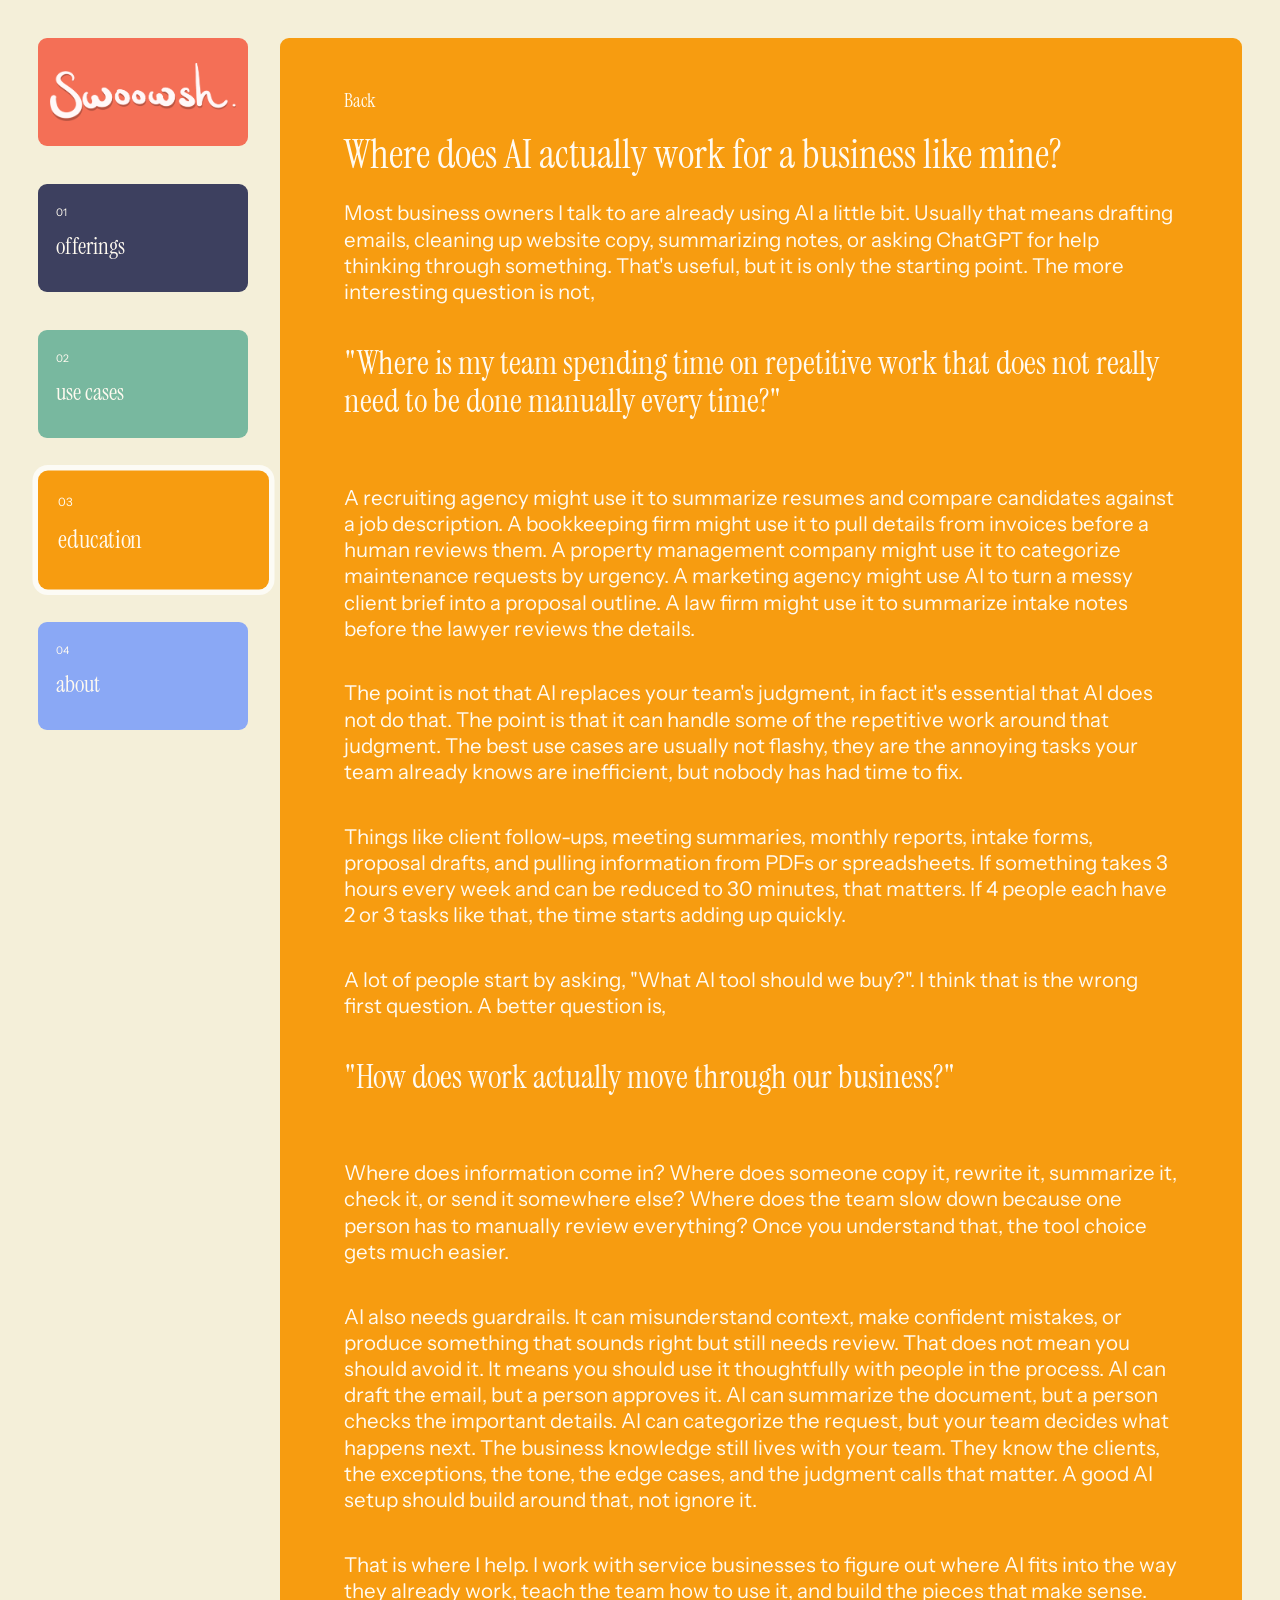
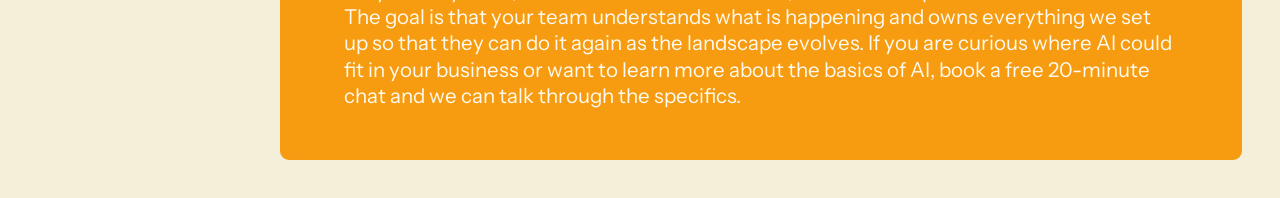
==== ai-for-business.html @ 73898022 "Initial Swoowsh site" ====
<!doctype html>
<html lang="en">
  <head>
    <meta charset="utf-8">
    <meta name="viewport" content="width=device-width, initial-scale=1">
    <meta http-equiv="Cache-Control" content="no-store">
    <meta http-equiv="Pragma" content="no-cache">
    <meta http-equiv="Expires" content="0">
    <title>Where AI actually works for businesses | Swoowsh</title>
    <meta
      name="description"
      content="A plain-language guide to how AI can help service businesses automate tedious work while keeping people in control."
    >
    <link rel="preconnect" href="https://fonts.googleapis.com">
    <link rel="preconnect" href="https://fonts.gstatic.com" crossorigin>
    <link
      href="https://fonts.googleapis.com/css2?family=Instrument+Sans:wght@400;500;600;700&family=Instrument+Serif:ital@0;1&display=swap"
      rel="stylesheet"
    >
    <link rel="icon" type="image/png" href="assets/favicon.png?v=20260522-02">
    <link rel="stylesheet" href="styles.css?v=20260522-02">
  </head>
  <body>
    <a class="skip-link" href="#article">Skip to content</a>

    <nav class="rail" aria-label="Primary navigation">
      <a class="brand-mark" href="index.html#offerings" aria-label="Swoowsh home">
        <img src="assets/swoowsh-logo-cropped.png" alt="Swoowsh.">
      </a>
      <button class="mobile-nav-toggle" type="button" aria-expanded="false" aria-controls="primary-menu">
        <span class="mobile-nav-label">Menu</span>
        <span aria-hidden="true">⌄</span>
      </button>
      <div id="primary-menu" class="rail-menu">
        <a class="rail-link rail-link-offerings" href="index.html#work-together"><span>01</span> offerings</a>
        <a class="rail-link rail-link-use-cases" href="index.html#use-cases"><span>02</span> use cases</a>
        <a class="rail-link rail-link-education is-active" href="index.html#education"><span>03</span> education</a>
        <a class="rail-link rail-link-about" href="index.html#about"><span>04</span> about</a>
      </div>
    </nav>

    <main id="article" class="article-page">
      <article class="article-panel">
        <a class="back-link" href="index.html#education">Back</a>
        <h1>Where does AI actually work for a business like mine?</h1>
        <p>
          Most business owners I talk to are already using AI a little bit. Usually that means drafting emails,
          cleaning up website copy, summarizing notes, or asking ChatGPT for help thinking through
          something. That's useful, but it is only the starting point. The more interesting question is not,
        </p>
        <p class="article-pull-quote">
          "Where is my team spending time on repetitive work that does not really need to be done
          manually every time?"
        </p>
        <p>
          A recruiting agency might use it to summarize resumes and compare candidates against a job
          description. A bookkeeping firm might use it to pull details from invoices before a human reviews
          them. A property management company might use it to categorize maintenance requests by
          urgency. A marketing agency might use AI to turn a messy client brief into a proposal outline. A law
          firm might use it to summarize intake notes before the lawyer reviews the details.
        </p>
        <p>
          The point is not that AI replaces your team's judgment, in fact it's essential that AI does not do that.
          The point is that it can handle some of the repetitive work around that judgment. The best use
          cases are usually not flashy, they are the annoying tasks your team already knows are inefficient,
          but nobody has had time to fix.
        </p>
        <p>
          Things like client follow-ups, meeting summaries, monthly reports, intake forms, proposal drafts,
          and pulling information from PDFs or spreadsheets. If something takes 3 hours every week and
          can be reduced to 30 minutes, that matters. If 4 people each have 2 or 3 tasks like that, the time
          starts adding up quickly.
        </p>
        <p>
          A lot of people start by asking, "What AI tool should we buy?". I think that is the wrong first
          question. A better question is,
        </p>
        <p class="article-pull-quote">
          "How does work actually move through our business?"
        </p>
        <p>
          Where does information come in? Where does someone copy it, rewrite it, summarize it, check it,
          or send it somewhere else? Where does the team slow down because one person has to manually
          review everything? Once you understand that, the tool choice gets much easier.
        </p>
        <p>
          AI also needs guardrails. It can misunderstand context, make confident mistakes, or produce
          something that sounds right but still needs review. That does not mean you should avoid it. It
          means you should use it thoughtfully with people in the process. AI can draft the email, but a
          person approves it. AI can summarize the document, but a person checks the important details. AI
          can categorize the request, but your team decides what happens next. The business knowledge
          still lives with your team. They know the clients, the exceptions, the tone, the edge cases, and the
          judgment calls that matter. A good AI setup should build around that, not ignore it.
        </p>
        <p>
          That is where I help. I work with service businesses to figure out where AI fits into the way they
          already work, teach the team how to use it, and build the pieces that make sense. The goal is that
          your team understands what is happening and owns everything we set up so that they can do it
          again as the landscape evolves. If you are curious where AI could fit in your business or want to
          learn more about the basics of AI, book a free 20-minute chat and we can talk through the
          specifics.
        </p>
      </article>
    </main>
    <script src="script.js?v=20260522-02"></script>
  </body>
</html>
---- styles.css ----
:root {
  --paper: #f4efd9;
  --ink: #fffaf0;
  --navy: #3d405f;
  --coral: #f46f56;
  --sage: #78b89f;
  --gold: #f79c10;
  --periwinkle: #8aa8f5;
  --blue-line: #13a7e8;
  --rail-width: 280px;
  --rail-pad: 38px;
  --section-gap: 34px;
  --panel-radius: 9px;
  --rail-tile-width: 210px;
  --rail-tile-height: 108px;
  --rail-active-scale: 1.1;
  --container-gap: 34px;
  --content-gap: 34px;
  --hero-copy-gap: clamp(22px, 2.1vw, 34px);
  --hero-stack-gap: clamp(38px, 3.5vw, 58px);
  --font-serif: "Instrument Serif", Georgia, serif;
  --font-sans: "Instrument Sans", Arial, sans-serif;
  --type-h1: clamp(40px, 3.35vw, 64px);
  --type-h2: clamp(30px, 2.6vw, 48px);
  --type-body: clamp(16px, 1.45vw, 22px);
  --type-subscript: clamp(10px, 0.82vw, 13px);
  --type-button: clamp(18px, 1.55vw, 25px);
  --leading-display: 1.08;
  --leading-body: 1.34;
}

/* Type system:
   h1/display = Instrument Serif var(--type-h1)
   h2/card titles = Instrument Serif var(--type-h2)
   body = Instrument Sans var(--type-body)
   subscript/kicker = Instrument Sans var(--type-subscript)
   buttons = Instrument Serif var(--type-button)
*/

* {
  box-sizing: border-box;
}

html {
  scroll-behavior: smooth;
}

body {
  margin: 0;
  background: var(--paper);
  color: var(--ink);
  font-family: var(--font-sans);
}

a {
  color: inherit;
}

.section-label {
  display: none !important;
}

.skip-link {
  background: var(--navy);
  color: white;
  left: 16px;
  padding: 10px 12px;
  position: fixed;
  top: 16px;
  transform: translateY(-160%);
  z-index: 30;
}

.skip-link:focus {
  transform: translateY(0);
}

.rail {
  background: var(--paper);
  bottom: 0;
  display: flex;
  flex-direction: column;
  gap: 38px;
  left: 0;
  padding: var(--rail-pad);
  position: fixed;
  top: 0;
  width: var(--rail-width);
  z-index: 20;
}

.rail-menu {
  display: flex;
  flex-direction: column;
  gap: 38px;
}

.brand-mark,
.rail-link {
  border-radius: var(--panel-radius);
  color: var(--ink);
  flex: 0 0 auto;
  text-decoration: none;
  transform-origin: left center;
  transition: box-shadow 160ms ease, transform 160ms ease;
  width: var(--rail-tile-width);
}

.brand-mark {
  align-items: center;
  background: var(--coral);
  display: flex;
  min-height: var(--rail-tile-height);
  justify-content: center;
  padding: 16px 12px;
}

.brand-mark img {
  display: block;
  height: auto;
  max-height: 100%;
  object-fit: contain;
  width: 100%;
}

.rail-link {
  background: var(--navy);
  display: grid;
  font-family: var(--font-serif);
  font-size: clamp(22px, 1.8vw, 30px);
  line-height: 1.03;
  min-height: var(--rail-tile-height);
  padding: 24px 18px 16px;
}

.rail-link span {
  font-family: var(--font-sans);
  font-size: var(--type-subscript);
  line-height: 1;
}

.rail-link-offerings {
  background: var(--navy);
}

.rail-link-use-cases {
  background: var(--sage);
}

.rail-link-education {
  background: var(--gold);
}

.rail-link-about {
  background: var(--periwinkle);
}

.mobile-nav-toggle {
  display: none;
}

.brand-mark:hover,
.brand-mark:focus-visible {
  outline: 3px solid rgba(255, 255, 255, 0.8);
  outline-offset: 3px;
}

.brand-mark.is-active,
.rail-link.is-active {
  transform: scale(var(--rail-active-scale));
  z-index: 2;
}

.brand-mark.is-active,
.rail-link.is-active,
.rail-link:hover,
.rail-link:focus-visible {
  box-shadow: 0 0 0 5px rgba(255, 255, 255, 0.75);
}

main {
  padding-left: var(--rail-width);
  padding-bottom: var(--rail-pad);
  padding-top: var(--rail-pad);
}

.page {
  background: var(--paper);
  padding: 0 var(--rail-pad) 0 0;
  position: relative;
}

.page + .page {
  margin-top: var(--section-gap);
}

h1,
h2,
h3,
p {
  margin-top: 0;
}

h1,
h2,
h3,
.button,
.back-link,
.question-list strong,
.question-list span {
  font-family: var(--font-serif);
  font-weight: 400;
  letter-spacing: 0;
}

h1 {
  font-size: var(--type-h1);
  line-height: var(--leading-display);
  margin-bottom: 24px;
  max-width: 720px;
}

h1 span {
  display: block;
}

h2 {
  font-size: var(--type-h2);
  line-height: var(--leading-display);
}

h3 {
  font-size: var(--type-h2);
  line-height: var(--leading-display);
}

p {
  font-family: var(--font-sans);
  font-size: var(--type-body);
  line-height: var(--leading-body);
}

.hero-panel {
  align-content: center;
  align-items: center;
  background: var(--coral);
  border-radius: var(--panel-radius);
  display: grid;
  gap: var(--hero-stack-gap);
  grid-template-columns: 1fr;
  min-height: clamp(590px, 54vw, 795px);
  padding: clamp(42px, 5vw, 72px) clamp(36px, 4.6vw, 64px);
  text-align: center;
}

.eyebrow {
  display: none;
}

.hero-copy {
  display: grid;
  gap: var(--hero-copy-gap);
  justify-items: center;
  justify-self: center;
  max-width: 980px;
  padding-top: 0;
  text-align: center;
  width: 100%;
}

.hero-copy h1 {
  margin-bottom: 0;
  margin-left: auto;
  margin-right: auto;
  text-align: center;
}

.hero-copy h1 span {
  text-align: center;
}

.hero-copy p {
  margin-bottom: 0;
  margin-left: auto;
  margin-right: auto;
  max-width: 920px;
}

.hero-action {
  display: grid;
  gap: var(--hero-stack-gap);
  justify-items: center;
  justify-self: center;
  max-width: 520px;
  position: relative;
  text-align: center;
  width: 100%;
}

.hero-action p {
  font-size: var(--type-body);
  line-height: 1.18;
  margin-bottom: 0;
  max-width: 500px;
}

.hero-cta-wrap {
  display: inline-flex;
  position: relative;
}

.button,
.question-list span {
  align-items: center;
  background: rgba(255, 255, 255, 0.08);
  border: 1px solid rgba(255, 255, 255, 0.42);
  border-radius: var(--panel-radius);
  box-shadow: inset 0 1px 0 rgba(255, 255, 255, 0.18);
  backdrop-filter: blur(4px);
}

.button {
  display: inline-flex;
  font-size: var(--type-button);
  justify-content: center;
  min-height: 46px;
  padding: 9px 16px;
  text-decoration: none;
}

.hero-action .button {
  font-size: clamp(24px, 2vw, 34px);
  min-height: 58px;
  padding: 13px 24px;
}

.button:hover,
.button:focus-visible,
.question-list a:hover span,
.question-list a:focus-visible span {
  background: rgba(255, 255, 255, 0.18);
}

.pin {
  display: inline-block;
  filter: saturate(1.2);
  font-family: "Apple Color Emoji", "Segoe UI Emoji", sans-serif;
  font-size: clamp(41px, 4vw, 59px);
  line-height: 1;
  pointer-events: none;
  position: absolute;
  text-shadow: 0 4px 8px rgba(61, 64, 95, 0.2);
  transform: rotate(-21deg) scaleX(-1);
  z-index: 30;
}

.pin-hero {
  left: -42px;
  top: -25px;
}

.stacked-cards {
  align-content: start;
  display: grid;
  gap: var(--container-gap);
  grid-template-columns: repeat(3, minmax(0, 1fr));
  width: 100%;
}

.offering-card {
  background: var(--navy);
  border-radius: var(--panel-radius);
  padding: clamp(23px, 2.55vw, 34px);
}

.intro-card {
  grid-column: 1 / -1;
  max-width: none;
  min-height: 86px;
  padding-block: 24px;
  width: 100%;
}

.offering-card h2,
.offering-card h3 {
  margin-bottom: 12px;
}

.offering-card p {
  max-width: 960px;
}

.offering-card em {
  font-style: italic;
}

.note-card {
  background: var(--navy);
  border-radius: var(--panel-radius);
  font-family: var(--font-sans);
  font-size: var(--type-body);
  line-height: var(--leading-body);
  margin-left: 0;
  margin-top: var(--container-gap);
  max-width: none;
  padding: clamp(23px, 2.55vw, 34px);
  position: relative;
  width: 100%;
}

.pin-note {
  left: -42px;
  top: -25px;
}

.use-case-panel {
  background: var(--sage);
  border-radius: var(--panel-radius);
  padding: clamp(34px, 4.4vw, 66px);
  width: 100%;
}

.use-case-panel h2 {
  margin-bottom: clamp(34px, 5vw, 58px);
}

.use-case-grid {
  display: grid;
  gap: clamp(48px, 6vw, 74px) clamp(62px, 8.5vw, 105px);
  grid-template-columns: repeat(3, minmax(0, 1fr));
}

.kicker {
  font-family: var(--font-sans);
  font-size: clamp(13px, 1.05vw, 16px);
  font-weight: 700;
  line-height: 1.2;
  margin-bottom: 22px;
  opacity: 0.9;
}

.use-case-grid h3 {
  margin-bottom: 20px;
  max-width: 390px;
}

.use-case-grid p:not(.kicker) {
  max-width: 430px;
}

.quote-card {
  align-items: center;
  background: var(--sage);
  border-radius: var(--panel-radius);
  display: grid;
  gap: 24px;
  grid-template-columns: minmax(0, 1fr) auto;
  margin-top: var(--container-gap);
  max-width: none;
  padding: 28px 34px;
  position: relative;
  width: 100%;
}

.quote-card p {
  margin-bottom: 0;
}

.quote-card .button {
  justify-self: end;
}

.pin-quote {
  left: -42px;
  top: -25px;
}

.education-panel,
.article-panel {
  background: var(--gold);
  border-radius: var(--panel-radius);
  padding: clamp(30px, 3.8vw, 52px);
}

.education-panel {
  align-content: start;
  display: grid;
  min-height: clamp(560px, 48vw, 720px);
  width: 100%;
}

.education-panel h2 {
  margin-bottom: clamp(54px, 6vw, 78px);
  max-width: none;
  white-space: nowrap;
}

.question-list {
  display: grid;
  column-gap: clamp(74px, 10vw, 150px);
  row-gap: clamp(58px, 6vw, 82px);
  grid-template-columns: repeat(2, minmax(0, 1fr));
}

.question-list a {
  align-items: start;
  display: grid;
  column-gap: clamp(22px, 3vw, 34px);
  grid-template-columns: minmax(0, 1fr) auto;
  row-gap: 24px;
  text-decoration: none;
}

.question-list span {
  font-size: var(--type-button);
  grid-column: 2;
  grid-row: 1;
  justify-self: end;
  line-height: 1;
  min-width: 132px;
  padding: 12px 16px;
  text-align: center;
}

.question-list strong {
  display: block;
  font-size: var(--type-h2);
  grid-column: 1;
  line-height: var(--leading-display);
  margin-top: -2px;
}

.question-list p {
  grid-column: 1;
  margin: 0;
  max-width: 760px;
}

.about-wrap {
  display: grid;
  align-items: stretch;
  gap: var(--container-gap);
  grid-template-columns: minmax(0, 1fr) minmax(285px, 31%);
}

.about-grid {
  align-items: center;
  background: var(--periwinkle);
  border-radius: var(--panel-radius);
  display: grid;
  gap: clamp(24px, 3vw, 42px);
  grid-template-columns: minmax(0, 1fr) minmax(220px, 32%);
  min-height: clamp(470px, 42vw, 560px);
  padding: clamp(26px, 3.2vw, 44px);
  width: 100%;
}

.about-copy h2 {
  margin-bottom: clamp(26px, 4vw, 44px);
}

.about-copy p {
  line-height: 1.42;
  margin-bottom: clamp(26px, 3.5vw, 42px);
  max-width: 760px;
}

.about-copy p:last-child {
  margin-bottom: 0;
}

.serif-emphasis {
  display: inline-block;
  font-family: var(--font-serif);
  font-size: 1.55em;
  line-height: 0.82;
  margin: 0.08em 0;
  vertical-align: -0.06em;
}

.portrait-card {
  margin: 0;
}

.portrait-card img {
  border-radius: var(--panel-radius);
  display: block;
  width: 100%;
}

.cta-band {
  align-items: start;
  background: var(--periwinkle);
  border-radius: var(--panel-radius);
  display: grid;
  gap: clamp(38px, 5vw, 70px);
  grid-template-rows: auto auto;
  min-height: clamp(470px, 42vw, 560px);
  padding: clamp(36px, 3.6vw, 50px) clamp(28px, 3.2vw, 40px);
  position: relative;
  width: 100%;
}

.pin-cta {
  left: -42px;
  top: -25px;
}

.cta-band h2 {
  margin-bottom: 28px;
}

.cta-band p {
  margin-bottom: 0;
}

.cta-actions {
  display: grid;
  align-self: start;
  gap: 22px;
  justify-items: start;
  text-align: left;
}

.cta-actions > a:not(.button) {
  font-size: clamp(16px, 1.35vw, 20px);
  line-height: 1.2;
  max-width: 300px;
  text-decoration: none;
}

main.article-page {
  background: var(--paper);
  min-height: 100vh;
  padding: var(--rail-pad) var(--rail-pad) var(--rail-pad) var(--rail-width);
}

.article-panel {
  min-height: calc(100vh - (var(--rail-pad) * 2));
  padding: clamp(44px, 4vw, 70px) clamp(42px, 5vw, 70px);
}

.article-panel h1 {
  font-size: clamp(40px, 3vw, 58px);
  margin-bottom: 24px;
  max-width: none;
  width: 100%;
}

.article-panel p {
  font-size: clamp(18px, 1.6vw, 27px);
  line-height: 1.28;
  margin-bottom: clamp(28px, 3vw, 44px);
  max-width: 1210px;
}

.article-panel p:last-child {
  margin-bottom: 0;
}

.article-panel ul {
  font-size: clamp(18px, 1.6vw, 27px);
  line-height: 1.28;
  list-style-position: inside;
  margin: calc(var(--container-gap) * -0.65) 0 clamp(28px, 3vw, 44px);
  max-width: 1210px;
  padding: 0;
}

.article-panel li {
  margin: 0;
}

.article-pull-quote {
  font-family: var(--font-serif);
  font-size: clamp(31px, 2.55vw, 46px) !important;
  line-height: 1.18 !important;
  margin-bottom: clamp(54px, 5vw, 74px) !important;
  margin-top: clamp(28px, 3vw, 46px);
  max-width: 1050px;
}

.back-link {
  display: inline-block;
  font-size: var(--type-body);
  margin-bottom: 20px;
  text-decoration: none;
}

@media (max-width: 1050px) {
  :root {
    --rail-width: 214px;
    --rail-pad: 28px;
    --rail-tile-width: 146px;
    --rail-tile-height: 84px;
    --rail-active-scale: 1.12;
  }

  .brand-mark,
  .rail-link {
    width: var(--rail-tile-width);
  }

  .rail {
    gap: 24px;
  }

  .rail-menu {
    gap: 24px;
  }

  .hero-panel {
    grid-template-columns: 1fr;
  }

  .stacked-cards {
    grid-template-columns: 1fr;
  }

  .education-panel {
    margin-left: 0;
  }

  .education-panel h2 {
    white-space: normal;
  }

  .use-case-panel,
  .quote-card {
    margin-left: 0;
  }

  .use-case-grid {
    grid-template-columns: repeat(2, minmax(0, 1fr));
  }

  .question-list {
    column-gap: 44px;
  }
}

@media (max-width: 1300px) {
  .about-grid {
    align-items: start;
    grid-template-columns: 1fr;
  }

  .portrait-card {
    justify-self: center;
    max-width: min(420px, 100%);
  }
}

@media (max-width: 820px) {
  .rail {
    bottom: auto;
    flex-direction: row;
    gap: 8px;
    overflow: visible;
    padding: 10px;
    right: 0;
    width: auto;
  }

  .brand-mark,
  .rail-link {
    flex: 0 0 auto;
    height: 58px;
    min-height: 58px;
    width: 92px;
  }

  .brand-mark {
    padding: 8px;
  }

  .mobile-nav-toggle {
    align-items: center;
    background: var(--navy);
    border: 0;
    border-radius: var(--panel-radius);
    color: var(--ink);
    cursor: pointer;
    display: flex;
    flex: 1 1 auto;
    font-family: var(--font-serif);
    font-size: 22px;
    gap: 10px;
    height: 58px;
    justify-content: space-between;
    min-width: 0;
    padding: 12px 16px;
  }

  .rail:has(.brand-mark.is-active) .mobile-nav-toggle {
    background: var(--coral);
  }

  .rail.theme-home .mobile-nav-toggle {
    background: var(--coral);
  }

  .rail:has(.rail-link-offerings.is-active) .mobile-nav-toggle {
    background: var(--navy);
  }

  .rail.theme-offerings .mobile-nav-toggle {
    background: var(--navy);
  }

  .rail:has(.rail-link-use-cases.is-active) .mobile-nav-toggle {
    background: var(--sage);
  }

  .rail.theme-use-cases .mobile-nav-toggle {
    background: var(--sage);
  }

  .rail:has(.rail-link-education.is-active) .mobile-nav-toggle {
    background: var(--gold);
  }

  .rail.theme-education .mobile-nav-toggle {
    background: var(--gold);
  }

  .rail:has(.rail-link-about.is-active) .mobile-nav-toggle {
    background: var(--periwinkle);
  }

  .rail.theme-about .mobile-nav-toggle {
    background: var(--periwinkle);
  }

  .rail-menu {
    background: var(--paper);
    border-radius: var(--panel-radius);
    box-shadow: 0 16px 34px rgba(61, 64, 95, 0.22);
    display: none;
    gap: 8px;
    left: 10px;
    padding: 10px;
    position: absolute;
    right: 10px;
    top: calc(100% + 6px);
  }

  .rail.is-open .rail-menu {
    display: grid;
  }

  .rail-link {
    font-size: 15px;
    height: auto;
    min-height: 58px;
    padding: 11px 10px;
    transform-origin: center;
    width: 100%;
  }

  .brand-mark.is-active,
  .rail-link.is-active {
    transform: none;
  }

  .rail-link span {
    font-size: 11px;
  }

  main,
  main.article-page {
    padding: 78px 12px 12px;
  }

  .page {
    min-height: auto;
    padding: 0;
    scroll-margin-top: 84px;
  }

  .about-wrap {
    grid-template-columns: 1fr;
  }

  .hero-panel,
  .about-grid,
  .cta-band {
    grid-template-columns: 1fr;
  }

  .about-grid,
  .cta-band {
    min-height: auto;
  }

  .cta-actions {
    justify-self: start;
    text-align: left;
  }

  .stacked-cards {
    padding-right: 0;
  }

  .note-card {
    margin-top: var(--container-gap);
  }

  .pin-hero,
  .pin-note,
  .pin-quote,
  .pin-cta {
    left: 12px;
    top: -23px;
  }

  .question-list a {
    gap: 10px;
    grid-template-columns: 1fr;
  }

  .question-list {
    grid-template-columns: 1fr;
  }

  .question-list span {
    grid-column: 1;
    grid-row: auto;
    justify-self: start;
  }

  .question-list strong {
    grid-column: 1;
    line-height: 1.04;
  }

  .question-list p {
    grid-column: 1;
    max-width: none;
    padding-top: 0;
  }

  .question-list a span {
    order: 3;
  }

  .portrait-card {
    aspect-ratio: 4 / 5;
    border-radius: var(--panel-radius);
    overflow: hidden;
  }

  .portrait-card img {
    height: 100%;
    object-fit: cover;
    object-position: 50% 42%;
  }

  .cta-band {
    grid-template-rows: auto auto;
  }

  .cta-actions {
    align-self: start;
    margin-top: 36px;
  }
}

@media (max-width: 620px) {
  :root {
    --type-h1: 38px;
    --type-h2: 31px;
    --type-body: 16px;
    --type-button: 22px;
  }

  .hero-panel,
  .use-case-panel,
  .education-panel,
  .about-grid,
  .cta-band,
  .article-panel {
    padding: 28px 22px;
  }

  .use-case-grid {
    grid-template-columns: 1fr;
  }

  .use-case-grid {
    gap: 34px;
  }

  .use-case-grid h3 {
    margin-bottom: 12px;
  }

  .quote-card {
    grid-template-columns: 1fr;
  }

  .quote-card .button {
    justify-self: start;
  }
}
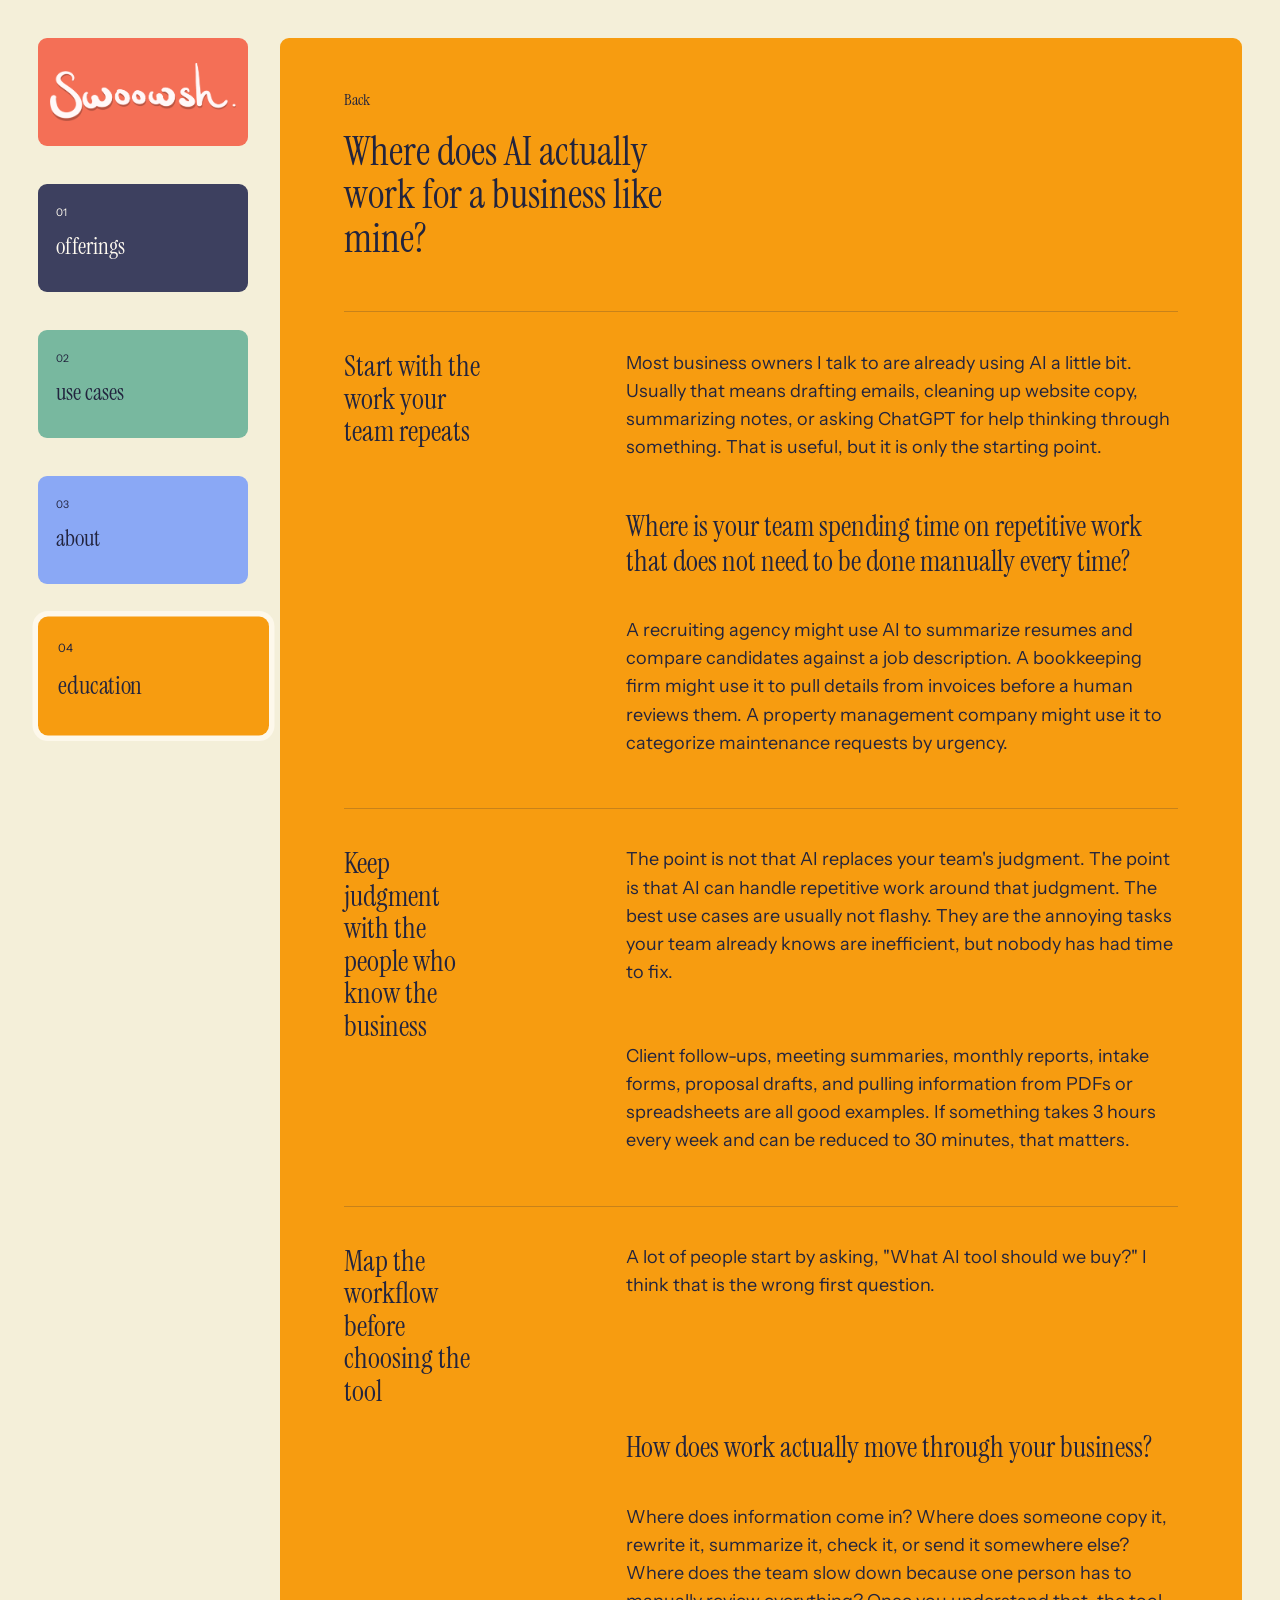
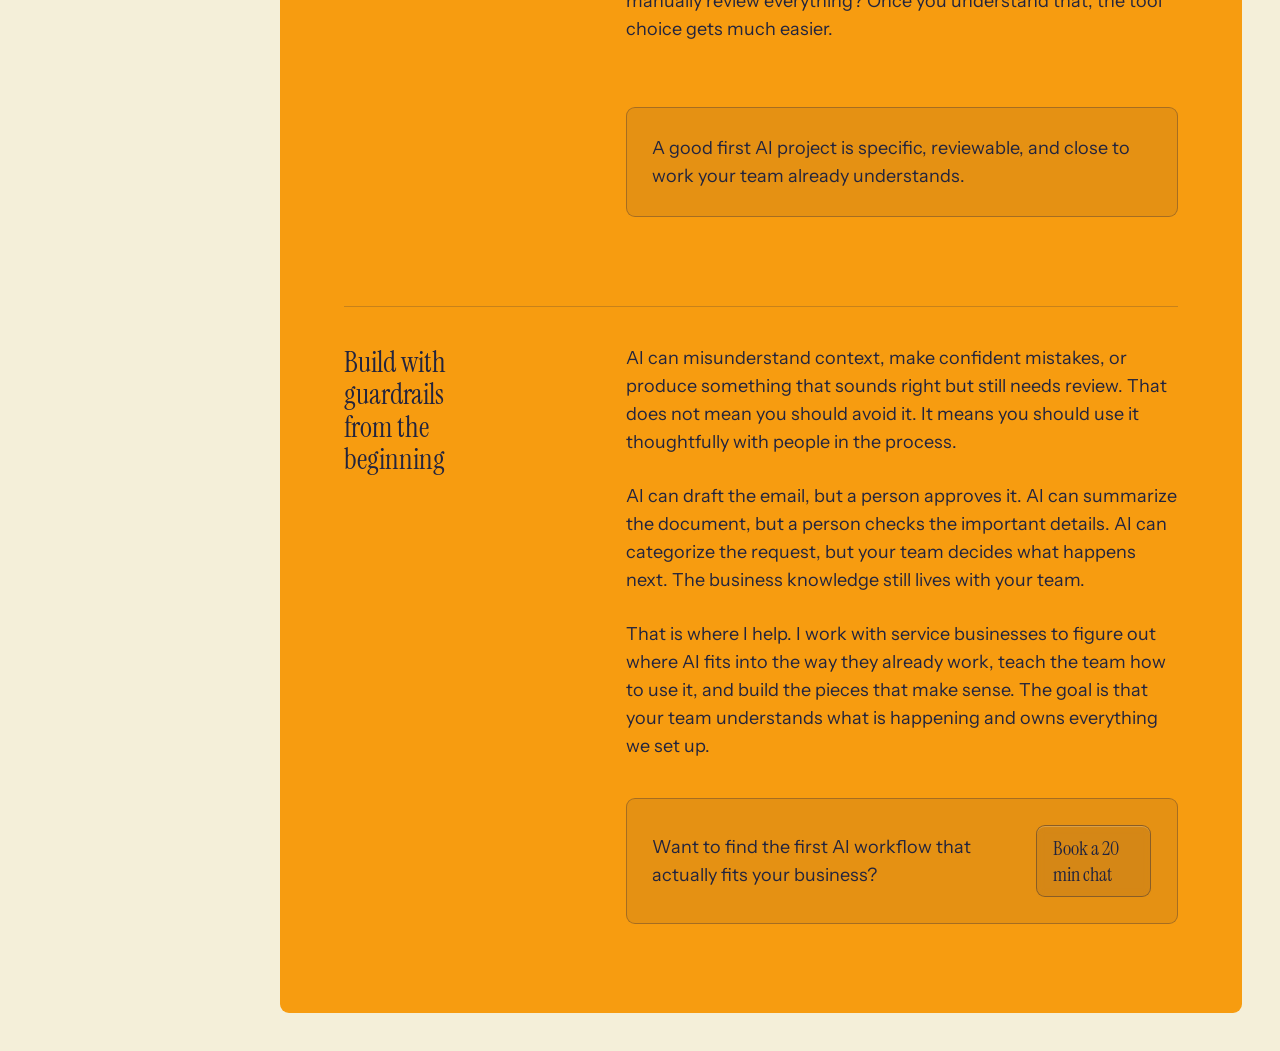
==== commit 7047ac27: "Refine Swoowsh site content and layout" ====
--- a/ai-for-business.html
+++ b/ai-for-business.html
@@ -17,8 +17,8 @@
       href="https://fonts.googleapis.com/css2?family=Instrument+Sans:wght@400;500;600;700&family=Instrument+Serif:ital@0;1&display=swap"
       rel="stylesheet"
     >
-    <link rel="icon" type="image/png" href="assets/favicon.png?v=20260522-02">
-    <link rel="stylesheet" href="styles.css?v=20260522-02">
+    <link rel="icon" type="image/png" href="assets/favicon.png?v=20260526-07">
+    <link rel="stylesheet" href="styles.css?v=20260526-07">
   </head>
   <body>
     <a class="skip-link" href="#article">Skip to content</a>
@@ -34,8 +34,8 @@
       <div id="primary-menu" class="rail-menu">
         <a class="rail-link rail-link-offerings" href="index.html#work-together"><span>01</span> offerings</a>
         <a class="rail-link rail-link-use-cases" href="index.html#use-cases"><span>02</span> use cases</a>
-        <a class="rail-link rail-link-education is-active" href="index.html#education"><span>03</span> education</a>
-        <a class="rail-link rail-link-about" href="index.html#about"><span>04</span> about</a>
+        <a class="rail-link rail-link-about" href="index.html#about"><span>03</span> about</a>
+        <a class="rail-link rail-link-education is-active" href="index.html#education"><span>04</span> education</a>
       </div>
     </nav>
 
@@ -43,65 +43,82 @@
       <article class="article-panel">
         <a class="back-link" href="index.html#education">Back</a>
         <h1>Where does AI actually work for a business like mine?</h1>
-        <p>
-          Most business owners I talk to are already using AI a little bit. Usually that means drafting emails,
-          cleaning up website copy, summarizing notes, or asking ChatGPT for help thinking through
-          something. That's useful, but it is only the starting point. The more interesting question is not,
-        </p>
-        <p class="article-pull-quote">
-          "Where is my team spending time on repetitive work that does not really need to be done
-          manually every time?"
-        </p>
-        <p>
-          A recruiting agency might use it to summarize resumes and compare candidates against a job
-          description. A bookkeeping firm might use it to pull details from invoices before a human reviews
-          them. A property management company might use it to categorize maintenance requests by
-          urgency. A marketing agency might use AI to turn a messy client brief into a proposal outline. A law
-          firm might use it to summarize intake notes before the lawyer reviews the details.
-        </p>
-        <p>
-          The point is not that AI replaces your team's judgment, in fact it's essential that AI does not do that.
-          The point is that it can handle some of the repetitive work around that judgment. The best use
-          cases are usually not flashy, they are the annoying tasks your team already knows are inefficient,
-          but nobody has had time to fix.
-        </p>
-        <p>
-          Things like client follow-ups, meeting summaries, monthly reports, intake forms, proposal drafts,
-          and pulling information from PDFs or spreadsheets. If something takes 3 hours every week and
-          can be reduced to 30 minutes, that matters. If 4 people each have 2 or 3 tasks like that, the time
-          starts adding up quickly.
-        </p>
-        <p>
-          A lot of people start by asking, "What AI tool should we buy?". I think that is the wrong first
-          question. A better question is,
-        </p>
-        <p class="article-pull-quote">
-          "How does work actually move through our business?"
-        </p>
-        <p>
-          Where does information come in? Where does someone copy it, rewrite it, summarize it, check it,
-          or send it somewhere else? Where does the team slow down because one person has to manually
-          review everything? Once you understand that, the tool choice gets much easier.
-        </p>
-        <p>
-          AI also needs guardrails. It can misunderstand context, make confident mistakes, or produce
-          something that sounds right but still needs review. That does not mean you should avoid it. It
-          means you should use it thoughtfully with people in the process. AI can draft the email, but a
-          person approves it. AI can summarize the document, but a person checks the important details. AI
-          can categorize the request, but your team decides what happens next. The business knowledge
-          still lives with your team. They know the clients, the exceptions, the tone, the edge cases, and the
-          judgment calls that matter. A good AI setup should build around that, not ignore it.
-        </p>
-        <p>
-          That is where I help. I work with service businesses to figure out where AI fits into the way they
-          already work, teach the team how to use it, and build the pieces that make sense. The goal is that
-          your team understands what is happening and owns everything we set up so that they can do it
-          again as the landscape evolves. If you are curious where AI could fit in your business or want to
-          learn more about the basics of AI, book a free 20-minute chat and we can talk through the
-          specifics.
-        </p>
+        <section class="article-section">
+          <h2>Start with the work your team repeats</h2>
+          <p>
+            Most business owners I talk to are already using AI a little bit. Usually that means drafting
+            emails, cleaning up website copy, summarizing notes, or asking ChatGPT for help thinking
+            through something. That is useful, but it is only the starting point.
+          </p>
+          <p class="article-pull-quote">
+            Where is your team spending time on repetitive work that does not need to be done manually
+            every time?
+          </p>
+          <p>
+            A recruiting agency might use AI to summarize resumes and compare candidates against a job
+            description. A bookkeeping firm might use it to pull details from invoices before a human
+            reviews them. A property management company might use it to categorize maintenance requests
+            by urgency.
+          </p>
+        </section>
+        <section class="article-section">
+          <h2>Keep judgment with the people who know the business</h2>
+          <p>
+            The point is not that AI replaces your team's judgment. The point is that AI can handle
+            repetitive work around that judgment. The best use cases are usually not flashy. They are the
+            annoying tasks your team already knows are inefficient, but nobody has had time to fix.
+          </p>
+          <p>
+            Client follow-ups, meeting summaries, monthly reports, intake forms, proposal drafts, and
+            pulling information from PDFs or spreadsheets are all good examples. If something takes 3
+            hours every week and can be reduced to 30 minutes, that matters.
+          </p>
+        </section>
+        <section class="article-section">
+          <h2>Map the workflow before choosing the tool</h2>
+          <p>
+            A lot of people start by asking, "What AI tool should we buy?" I think that is the wrong first
+            question.
+          </p>
+          <p class="article-pull-quote">
+            How does work actually move through your business?
+          </p>
+          <p>
+            Where does information come in? Where does someone copy it, rewrite it, summarize it,
+            check it, or send it somewhere else? Where does the team slow down because one person has
+            to manually review everything? Once you understand that, the tool choice gets much easier.
+          </p>
+          <div class="article-note">
+            <p>
+              A good first AI project is specific, reviewable, and close to work your team already
+              understands.
+            </p>
+          </div>
+        </section>
+        <section class="article-section">
+          <h2>Build with guardrails from the beginning</h2>
+          <p>
+            AI can misunderstand context, make confident mistakes, or produce something that sounds
+            right but still needs review. That does not mean you should avoid it. It means you should
+            use it thoughtfully with people in the process.
+          </p>
+          <p>
+            AI can draft the email, but a person approves it. AI can summarize the document, but a
+            person checks the important details. AI can categorize the request, but your team decides
+            what happens next. The business knowledge still lives with your team.
+          </p>
+          <p>
+            That is where I help. I work with service businesses to figure out where AI fits into the way
+            they already work, teach the team how to use it, and build the pieces that make sense. The
+            goal is that your team understands what is happening and owns everything we set up.
+          </p>
+        </section>
+        <div class="article-note article-cta">
+          <p>Want to find the first AI workflow that actually fits your business?</p>
+          <a class="button button-light" href="https://calendar.app.google/s9gJ3HXkcS8mfSuB8">Book a 20 min chat</a>
+        </div>
       </article>
     </main>
-    <script src="script.js?v=20260522-02"></script>
+    <script src="script.js?v=20260526-07"></script>
   </body>
 </html>
--- a/styles.css
+++ b/styles.css
@@ -1,12 +1,18 @@
 :root {
   --paper: #f4efd9;
   --ink: #fffaf0;
+  --ink-dark: #22243e;
   --navy: #3d405f;
   --coral: #f46f56;
   --sage: #78b89f;
   --gold: #f79c10;
   --periwinkle: #8aa8f5;
   --blue-line: #13a7e8;
+  --button-glass-bg: color-mix(in srgb, currentColor 8%, transparent);
+  --button-glass-bg-hover: color-mix(in srgb, currentColor 15%, transparent);
+  --button-glass-border: color-mix(in srgb, currentColor 42%, transparent);
+  --button-glass-highlight: color-mix(in srgb, var(--ink) 22%, transparent);
+  --focus-ring: color-mix(in srgb, var(--ink) 80%, transparent);
   --rail-width: 280px;
   --rail-pad: 38px;
   --section-gap: 34px;
@@ -22,17 +28,25 @@
   --font-sans: "Instrument Sans", Arial, sans-serif;
   --type-h1: clamp(40px, 3.35vw, 64px);
   --type-h2: clamp(30px, 2.6vw, 48px);
-  --type-body: clamp(16px, 1.45vw, 22px);
+  --type-h3: clamp(24px, 2vw, 36px);
+  --type-body: clamp(16px, 1.08vw, 18px);
+  --type-article: clamp(18px, 1.15vw, 21px);
   --type-subscript: clamp(10px, 0.82vw, 13px);
   --type-button: clamp(18px, 1.55vw, 25px);
   --leading-display: 1.08;
-  --leading-body: 1.34;
+  --leading-body: 1.5;
+  --leading-compact: 1.32;
+  --measure-body: 62ch;
+  --measure-wide: 74ch;
+  --measure-article: 66ch;
+  --article-sidebar: clamp(180px, 17vw, 270px);
 }
 
 /* Type system:
    h1/display = Instrument Serif var(--type-h1)
-   h2/card titles = Instrument Serif var(--type-h2)
-   body = Instrument Sans var(--type-body)
+   h2/section titles = Instrument Serif var(--type-h2)
+   h3/content headings = Instrument Serif var(--type-h3)
+   body = Instrument Sans var(--type-body), long-form articles use var(--type-article)
    subscript/kicker = Instrument Sans var(--type-subscript)
    buttons = Instrument Serif var(--type-button)
 */
@@ -62,7 +76,7 @@
 
 .skip-link {
   background: var(--navy);
-  color: white;
+  color: var(--ink);
   left: 16px;
   padding: 10px 12px;
   position: fixed;
@@ -98,7 +112,6 @@
 .brand-mark,
 .rail-link {
   border-radius: var(--panel-radius);
-  color: var(--ink);
   flex: 0 0 auto;
   text-decoration: none;
   transform-origin: left center;
@@ -109,6 +122,7 @@
 .brand-mark {
   align-items: center;
   background: var(--coral);
+  color: var(--ink-dark);
   display: flex;
   min-height: var(--rail-tile-height);
   justify-content: center;
@@ -125,6 +139,7 @@
 
 .rail-link {
   background: var(--navy);
+  color: var(--ink);
   display: grid;
   font-family: var(--font-serif);
   font-size: clamp(22px, 1.8vw, 30px);
@@ -145,14 +160,17 @@
 
 .rail-link-use-cases {
   background: var(--sage);
+  color: var(--ink-dark);
 }
 
 .rail-link-education {
   background: var(--gold);
+  color: var(--ink-dark);
 }
 
 .rail-link-about {
   background: var(--periwinkle);
+  color: var(--ink-dark);
 }
 
 .mobile-nav-toggle {
@@ -161,7 +179,7 @@
 
 .brand-mark:hover,
 .brand-mark:focus-visible {
-  outline: 3px solid rgba(255, 255, 255, 0.8);
+  outline: 3px solid var(--focus-ring);
   outline-offset: 3px;
 }
 
@@ -175,7 +193,7 @@
 .rail-link.is-active,
 .rail-link:hover,
 .rail-link:focus-visible {
-  box-shadow: 0 0 0 5px rgba(255, 255, 255, 0.75);
+  box-shadow: 0 0 0 5px var(--focus-ring);
 }
 
 main {
@@ -206,7 +224,7 @@
 h3,
 .button,
 .back-link,
-.question-list strong,
+.question-list h3,
 .question-list span {
   font-family: var(--font-serif);
   font-weight: 400;
@@ -230,7 +248,7 @@
 }
 
 h3 {
-  font-size: var(--type-h2);
+  font-size: var(--type-h3);
   line-height: var(--leading-display);
 }
 
@@ -245,6 +263,7 @@
   align-items: center;
   background: var(--coral);
   border-radius: var(--panel-radius);
+  color: var(--ink-dark);
   display: grid;
   gap: var(--hero-stack-gap);
   grid-template-columns: 1fr;
@@ -283,7 +302,7 @@
   margin-bottom: 0;
   margin-left: auto;
   margin-right: auto;
-  max-width: 920px;
+  max-width: 720px;
 }
 
 .hero-action {
@@ -299,7 +318,7 @@
 
 .hero-action p {
   font-size: var(--type-body);
-  line-height: 1.18;
+  line-height: var(--leading-compact);
   margin-bottom: 0;
   max-width: 500px;
 }
@@ -312,10 +331,10 @@
 .button,
 .question-list span {
   align-items: center;
-  background: rgba(255, 255, 255, 0.08);
-  border: 1px solid rgba(255, 255, 255, 0.42);
-  border-radius: var(--panel-radius);
-  box-shadow: inset 0 1px 0 rgba(255, 255, 255, 0.18);
+  background: var(--button-glass-bg);
+  border: 1px solid var(--button-glass-border);
+  border-radius: var(--panel-radius);
+  box-shadow: inset 0 1px 0 var(--button-glass-highlight);
   backdrop-filter: blur(4px);
 }
 
@@ -338,7 +357,7 @@
 .button:focus-visible,
 .question-list a:hover span,
 .question-list a:focus-visible span {
-  background: rgba(255, 255, 255, 0.18);
+  background: var(--button-glass-bg-hover);
 }
 
 .pin {
@@ -387,11 +406,30 @@
 }
 
 .offering-card p {
-  max-width: 960px;
+  max-width: var(--measure-wide);
 }
 
 .offering-card em {
   font-style: italic;
+}
+
+.offering-card ul {
+  display: grid;
+  gap: 10px;
+  font-size: var(--type-body);
+  line-height: var(--leading-body);
+  list-style: none;
+  margin: 0 0 22px;
+  max-width: var(--measure-body);
+  padding: 0;
+}
+
+.offering-card li::before {
+  content: "";
+}
+
+.format-line {
+  margin-bottom: 0;
 }
 
 .note-card {
@@ -416,18 +454,13 @@
 .use-case-panel {
   background: var(--sage);
   border-radius: var(--panel-radius);
+  color: var(--ink-dark);
   padding: clamp(34px, 4.4vw, 66px);
   width: 100%;
 }
 
 .use-case-panel h2 {
   margin-bottom: clamp(34px, 5vw, 58px);
-}
-
-.use-case-grid {
-  display: grid;
-  gap: clamp(48px, 6vw, 74px) clamp(62px, 8.5vw, 105px);
-  grid-template-columns: repeat(3, minmax(0, 1fr));
 }
 
 .kicker {
@@ -435,23 +468,34 @@
   font-size: clamp(13px, 1.05vw, 16px);
   font-weight: 700;
   line-height: 1.2;
-  margin-bottom: 22px;
+  margin-bottom: 16px;
   opacity: 0.9;
 }
 
-.use-case-grid h3 {
-  margin-bottom: 20px;
-  max-width: 390px;
-}
-
-.use-case-grid p:not(.kicker) {
-  max-width: 430px;
+.use-case-grid {
+  display: grid;
+  gap: clamp(34px, 4vw, 58px) clamp(38px, 5vw, 72px);
+  grid-template-columns: repeat(3, minmax(0, 1fr));
+}
+
+.use-case-item {
+  display: grid;
+  grid-template-rows: auto auto 1fr;
+}
+
+.use-case-item h3 {
+  margin-bottom: 18px;
+}
+
+.use-case-item p:not(.kicker) {
+  margin: 0;
 }
 
 .quote-card {
   align-items: center;
   background: var(--sage);
   border-radius: var(--panel-radius);
+  color: var(--ink-dark);
   display: grid;
   gap: 24px;
   grid-template-columns: minmax(0, 1fr) auto;
@@ -464,6 +508,7 @@
 
 .quote-card p {
   margin-bottom: 0;
+  max-width: var(--measure-wide);
 }
 
 .quote-card .button {
@@ -475,10 +520,77 @@
   top: -25px;
 }
 
+.proof-strip {
+  background: var(--navy);
+  border-radius: var(--panel-radius);
+  color: var(--ink);
+  display: grid;
+  gap: clamp(24px, 3vw, 38px);
+  margin-top: var(--container-gap);
+  padding: clamp(30px, 3.8vw, 56px);
+  width: 100%;
+}
+
+.proof-heading {
+  max-width: 760px;
+}
+
+.proof-heading h2 {
+  margin-bottom: 0;
+}
+
+.proof-heading p {
+  margin: 0;
+  max-width: 48ch;
+}
+
+.proof-grid {
+  display: grid;
+  align-items: start;
+  gap: clamp(14px, 1.4vw, 20px);
+  grid-template-columns: repeat(4, minmax(0, 1fr));
+}
+
+.proof-card {
+  background: color-mix(in srgb, var(--ink) 7%, transparent);
+  border: 1px solid color-mix(in srgb, var(--ink) 24%, transparent);
+  border-radius: var(--panel-radius);
+  display: grid;
+  grid-template-rows: clamp(150px, 12vw, 190px) auto;
+  margin: 0;
+  overflow: hidden;
+}
+
+.proof-card img {
+  display: block;
+  height: 100%;
+  object-fit: cover;
+  object-position: center top;
+  width: 100%;
+}
+
+.proof-card figcaption {
+  align-content: start;
+  display: grid;
+  gap: 8px;
+  font-size: clamp(13px, 0.95vw, 15px);
+  line-height: 1.38;
+  padding: clamp(16px, 1.45vw, 20px);
+}
+
+.proof-card figcaption span {
+  font-family: var(--font-sans);
+  font-size: clamp(13px, 1vw, 16px);
+  font-weight: 700;
+  line-height: 1.2;
+  text-transform: none;
+}
+
 .education-panel,
 .article-panel {
   background: var(--gold);
   border-radius: var(--panel-radius);
+  color: var(--ink-dark);
   padding: clamp(30px, 3.8vw, 52px);
 }
 
@@ -497,18 +609,25 @@
 
 .question-list {
   display: grid;
-  column-gap: clamp(74px, 10vw, 150px);
-  row-gap: clamp(58px, 6vw, 82px);
+  column-gap: clamp(34px, 5vw, 70px);
+  row-gap: clamp(30px, 4vw, 48px);
   grid-template-columns: repeat(2, minmax(0, 1fr));
 }
 
 .question-list a {
   align-items: start;
+  background: color-mix(in srgb, currentColor 6%, transparent);
+  border: 1px solid color-mix(in srgb, currentColor 22%, transparent);
+  border-radius: var(--panel-radius);
+  box-shadow: inset 0 1px 0 color-mix(in srgb, var(--ink) 18%, transparent);
   display: grid;
   column-gap: clamp(22px, 3vw, 34px);
   grid-template-columns: minmax(0, 1fr) auto;
-  row-gap: 24px;
+  min-height: clamp(188px, 15vw, 230px);
+  padding: clamp(20px, 2.3vw, 32px);
+  row-gap: clamp(18px, 2vw, 26px);
   text-decoration: none;
+  transition: background-color 180ms ease, border-color 180ms ease, box-shadow 180ms ease, transform 180ms ease;
 }
 
 .question-list span {
@@ -522,9 +641,16 @@
   text-align: center;
 }
 
-.question-list strong {
+.question-list a:hover,
+.question-list a:focus-visible {
+  background: color-mix(in srgb, currentColor 11%, transparent);
+  border-color: color-mix(in srgb, currentColor 36%, transparent);
+  box-shadow: inset 0 1px 0 color-mix(in srgb, var(--ink) 28%, transparent), 0 12px 28px color-mix(in srgb, var(--ink-dark) 12%, transparent);
+  transform: translateY(-2px);
+}
+
+.question-list h3 {
   display: block;
-  font-size: var(--type-h2);
   grid-column: 1;
   line-height: var(--leading-display);
   margin-top: -2px;
@@ -533,7 +659,7 @@
 .question-list p {
   grid-column: 1;
   margin: 0;
-  max-width: 760px;
+  max-width: 43ch;
 }
 
 .about-wrap {
@@ -547,6 +673,7 @@
   align-items: center;
   background: var(--periwinkle);
   border-radius: var(--panel-radius);
+  color: var(--ink-dark);
   display: grid;
   gap: clamp(24px, 3vw, 42px);
   grid-template-columns: minmax(0, 1fr) minmax(220px, 32%);
@@ -562,7 +689,7 @@
 .about-copy p {
   line-height: 1.42;
   margin-bottom: clamp(26px, 3.5vw, 42px);
-  max-width: 760px;
+  max-width: var(--measure-body);
 }
 
 .about-copy p:last-child {
@@ -592,9 +719,10 @@
   align-items: start;
   background: var(--periwinkle);
   border-radius: var(--panel-radius);
+  color: var(--ink-dark);
   display: grid;
   gap: clamp(38px, 5vw, 70px);
-  grid-template-rows: auto auto;
+  grid-template-rows: auto minmax(0, 1fr);
   min-height: clamp(470px, 42vw, 560px);
   padding: clamp(36px, 3.6vw, 50px) clamp(28px, 3.2vw, 40px);
   position: relative;
@@ -616,7 +744,7 @@
 
 .cta-actions {
   display: grid;
-  align-self: start;
+  align-self: end;
   gap: 22px;
   justify-items: start;
   text-align: left;
@@ -642,16 +770,15 @@
 
 .article-panel h1 {
   font-size: clamp(40px, 3vw, 58px);
-  margin-bottom: 24px;
-  max-width: none;
-  width: 100%;
+  margin-bottom: clamp(36px, 4vw, 62px);
+  max-width: 18ch;
 }
 
 .article-panel p {
-  font-size: clamp(18px, 1.6vw, 27px);
-  line-height: 1.28;
-  margin-bottom: clamp(28px, 3vw, 44px);
-  max-width: 1210px;
+  font-size: var(--type-article);
+  line-height: 1.56;
+  margin-bottom: clamp(20px, 2vw, 30px);
+  max-width: var(--measure-article);
 }
 
 .article-panel p:last-child {
@@ -659,25 +786,90 @@
 }
 
 .article-panel ul {
-  font-size: clamp(18px, 1.6vw, 27px);
-  line-height: 1.28;
-  list-style-position: inside;
-  margin: calc(var(--container-gap) * -0.65) 0 clamp(28px, 3vw, 44px);
-  max-width: 1210px;
-  padding: 0;
+  font-size: var(--type-article);
+  line-height: 1.5;
+  margin: -8px 0 clamp(24px, 2vw, 34px);
+  max-width: var(--measure-article);
+  padding-left: 1.15em;
 }
 
 .article-panel li {
-  margin: 0;
+  margin: 0 0 8px;
+  padding-left: 0.15em;
 }
 
 .article-pull-quote {
   font-family: var(--font-serif);
-  font-size: clamp(31px, 2.55vw, 46px) !important;
+  font-size: clamp(29px, 2.1vw, 40px) !important;
   line-height: 1.18 !important;
-  margin-bottom: clamp(54px, 5vw, 74px) !important;
-  margin-top: clamp(28px, 3vw, 46px);
-  max-width: 1050px;
+  margin-bottom: clamp(28px, 3vw, 46px) !important;
+  margin-top: clamp(14px, 1.8vw, 24px);
+  max-width: 18ch;
+}
+
+.article-section {
+  border-top: 1px solid color-mix(in srgb, currentColor 22%, transparent);
+  display: grid;
+  column-gap: clamp(34px, 5vw, 76px);
+  grid-template-columns: var(--article-sidebar) minmax(0, var(--measure-article));
+  margin-top: clamp(34px, 4vw, 58px);
+  padding-top: clamp(26px, 3vw, 42px);
+}
+
+.article-section h2 {
+  font-size: clamp(29px, 2.1vw, 40px);
+  line-height: 1.12;
+  margin-bottom: 0;
+  max-width: 11ch;
+}
+
+.article-section:first-of-type {
+  margin-top: 0;
+}
+
+.article-section > p,
+.article-section > ul,
+.article-section > .article-note {
+  grid-column: 2;
+}
+
+.article-section > p:first-of-type,
+.article-section > .article-note:first-child {
+  margin-top: -0.1em;
+}
+
+.article-note {
+  background: color-mix(in srgb, currentColor 8%, transparent);
+  border: 1px solid color-mix(in srgb, currentColor 32%, transparent);
+  border-radius: var(--panel-radius);
+  margin: clamp(30px, 3vw, 44px) 0;
+  max-width: var(--measure-article);
+  padding: clamp(18px, 2vw, 26px);
+}
+
+.article-note p {
+  margin-bottom: 14px;
+}
+
+.article-note p:last-child {
+  margin-bottom: 0;
+}
+
+.article-note ul {
+  margin: 0;
+}
+
+.article-cta {
+  display: flex;
+  align-items: center;
+  justify-content: space-between;
+  gap: var(--content-gap);
+  margin-left: calc(var(--article-sidebar) + clamp(34px, 5vw, 76px));
+}
+
+.article-cta p {
+  margin: 0;
+  max-width: 42ch;
 }
 
 .back-link {
@@ -709,6 +901,31 @@
     gap: 24px;
   }
 
+  .article-section {
+    grid-template-columns: minmax(0, 1fr);
+  }
+
+  .article-section h2,
+  .article-section > p,
+  .article-section > ul,
+  .article-section > .article-note {
+    grid-column: 1;
+  }
+
+  .article-section h2 {
+    margin-bottom: clamp(18px, 2vw, 26px);
+    max-width: var(--measure-article);
+  }
+
+  .article-section > p:first-of-type,
+  .article-section > .article-note:first-child {
+    margin-top: 0;
+  }
+
+  .article-cta {
+    margin-left: 0;
+  }
+
   .hero-panel {
     grid-template-columns: 1fr;
   }
@@ -731,6 +948,14 @@
   }
 
   .use-case-grid {
+    grid-template-columns: repeat(2, minmax(0, 1fr));
+  }
+
+  .proof-heading {
+    max-width: none;
+  }
+
+  .proof-grid {
     grid-template-columns: repeat(2, minmax(0, 1fr));
   }
 
@@ -794,42 +1019,52 @@
 
   .rail:has(.brand-mark.is-active) .mobile-nav-toggle {
     background: var(--coral);
+    color: var(--ink-dark);
   }
 
   .rail.theme-home .mobile-nav-toggle {
     background: var(--coral);
+    color: var(--ink-dark);
   }
 
   .rail:has(.rail-link-offerings.is-active) .mobile-nav-toggle {
     background: var(--navy);
+    color: var(--ink);
   }
 
   .rail.theme-offerings .mobile-nav-toggle {
     background: var(--navy);
+    color: var(--ink);
   }
 
   .rail:has(.rail-link-use-cases.is-active) .mobile-nav-toggle {
     background: var(--sage);
+    color: var(--ink-dark);
   }
 
   .rail.theme-use-cases .mobile-nav-toggle {
     background: var(--sage);
+    color: var(--ink-dark);
   }
 
   .rail:has(.rail-link-education.is-active) .mobile-nav-toggle {
     background: var(--gold);
+    color: var(--ink-dark);
   }
 
   .rail.theme-education .mobile-nav-toggle {
     background: var(--gold);
+    color: var(--ink-dark);
   }
 
   .rail:has(.rail-link-about.is-active) .mobile-nav-toggle {
     background: var(--periwinkle);
+    color: var(--ink-dark);
   }
 
   .rail.theme-about .mobile-nav-toggle {
     background: var(--periwinkle);
+    color: var(--ink-dark);
   }
 
   .rail-menu {
@@ -929,7 +1164,7 @@
     justify-self: start;
   }
 
-  .question-list strong {
+  .question-list h3 {
     grid-column: 1;
     line-height: 1.04;
   }
@@ -957,12 +1192,12 @@
   }
 
   .cta-band {
-    grid-template-rows: auto auto;
+    grid-template-rows: auto minmax(90px, 1fr);
   }
 
   .cta-actions {
-    align-self: start;
-    margin-top: 36px;
+    align-self: end;
+    margin-top: 0;
   }
 }
 
@@ -970,7 +1205,9 @@
   :root {
     --type-h1: 38px;
     --type-h2: 31px;
+    --type-h3: 27px;
     --type-body: 16px;
+    --type-article: 17px;
     --type-button: 22px;
   }
 
@@ -987,11 +1224,7 @@
     grid-template-columns: 1fr;
   }
 
-  .use-case-grid {
-    gap: 34px;
-  }
-
-  .use-case-grid h3 {
+  .use-case-item h3 {
     margin-bottom: 12px;
   }
 
@@ -1002,4 +1235,17 @@
   .quote-card .button {
     justify-self: start;
   }
-}
+
+  .proof-grid {
+    grid-template-columns: 1fr;
+  }
+
+  .proof-card {
+    grid-template-rows: minmax(0, 220px) auto;
+  }
+
+  .article-cta {
+    align-items: flex-start;
+    flex-direction: column;
+  }
+}
